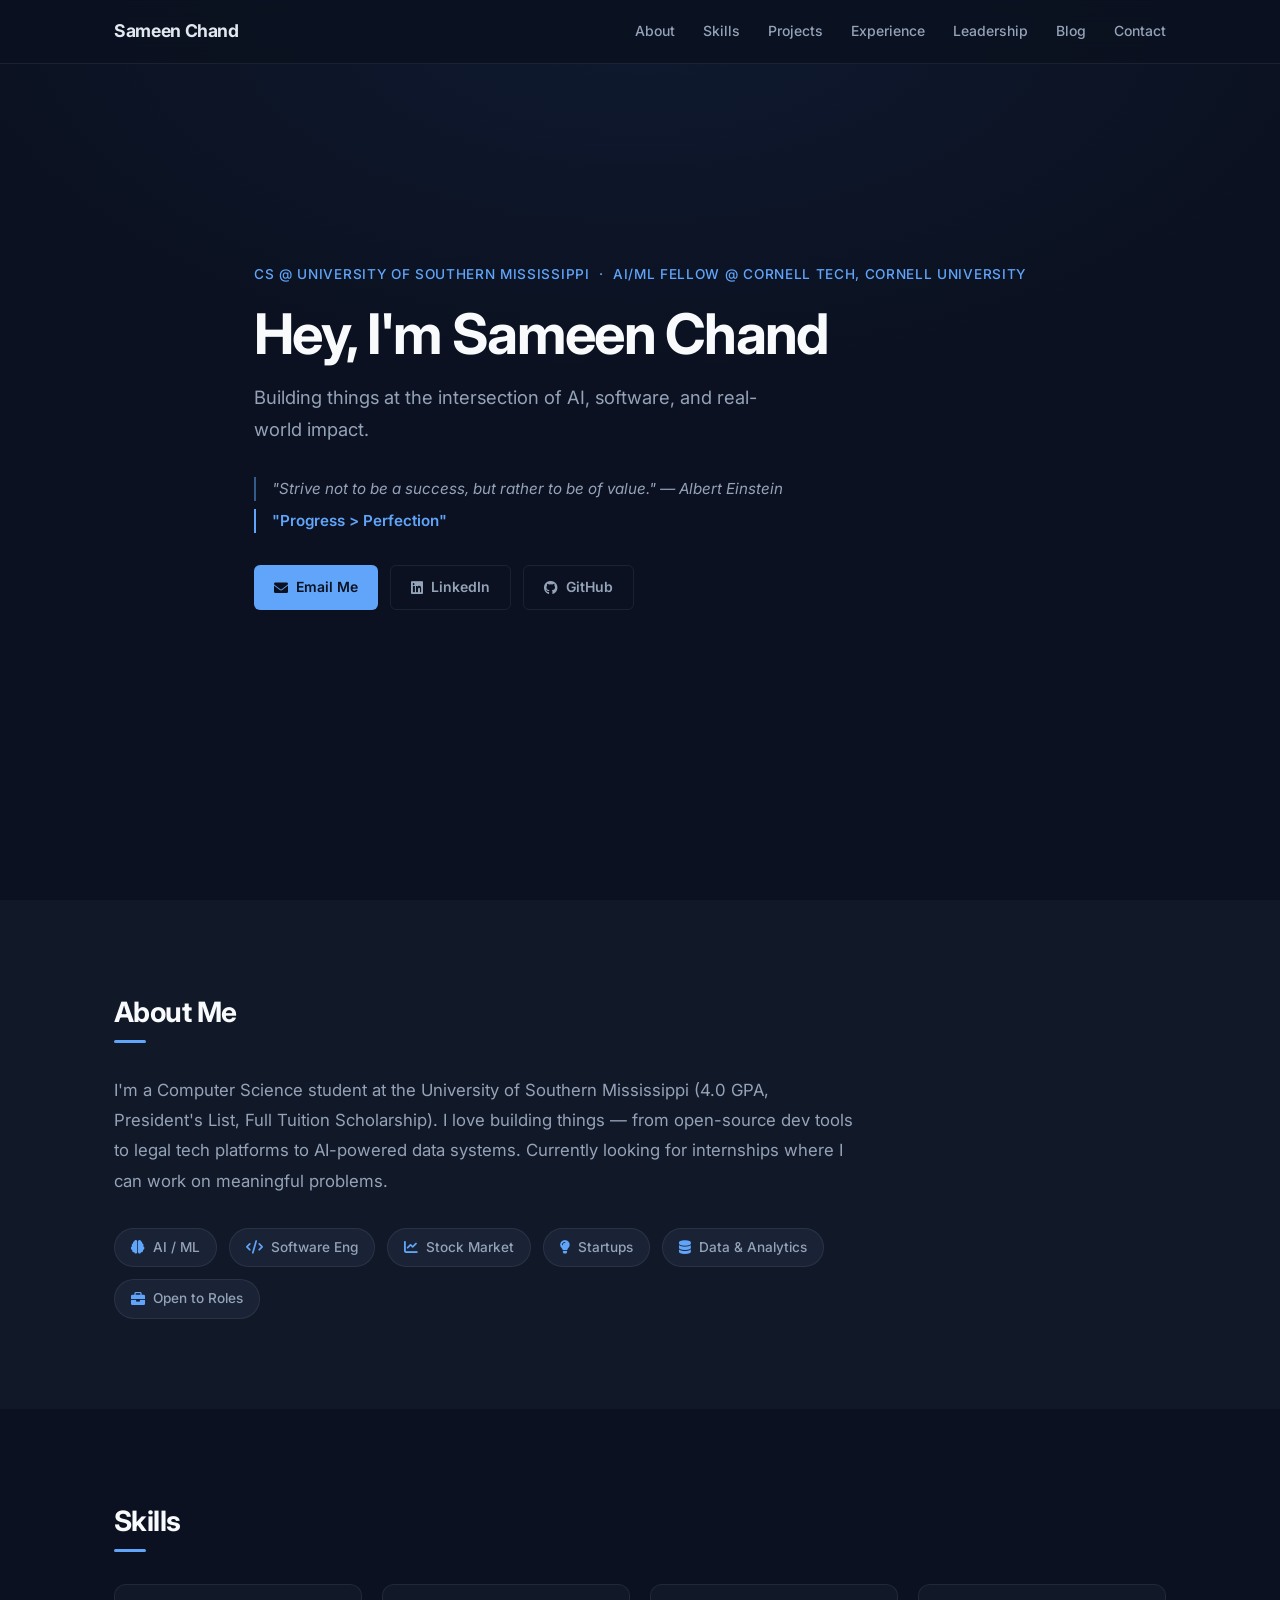
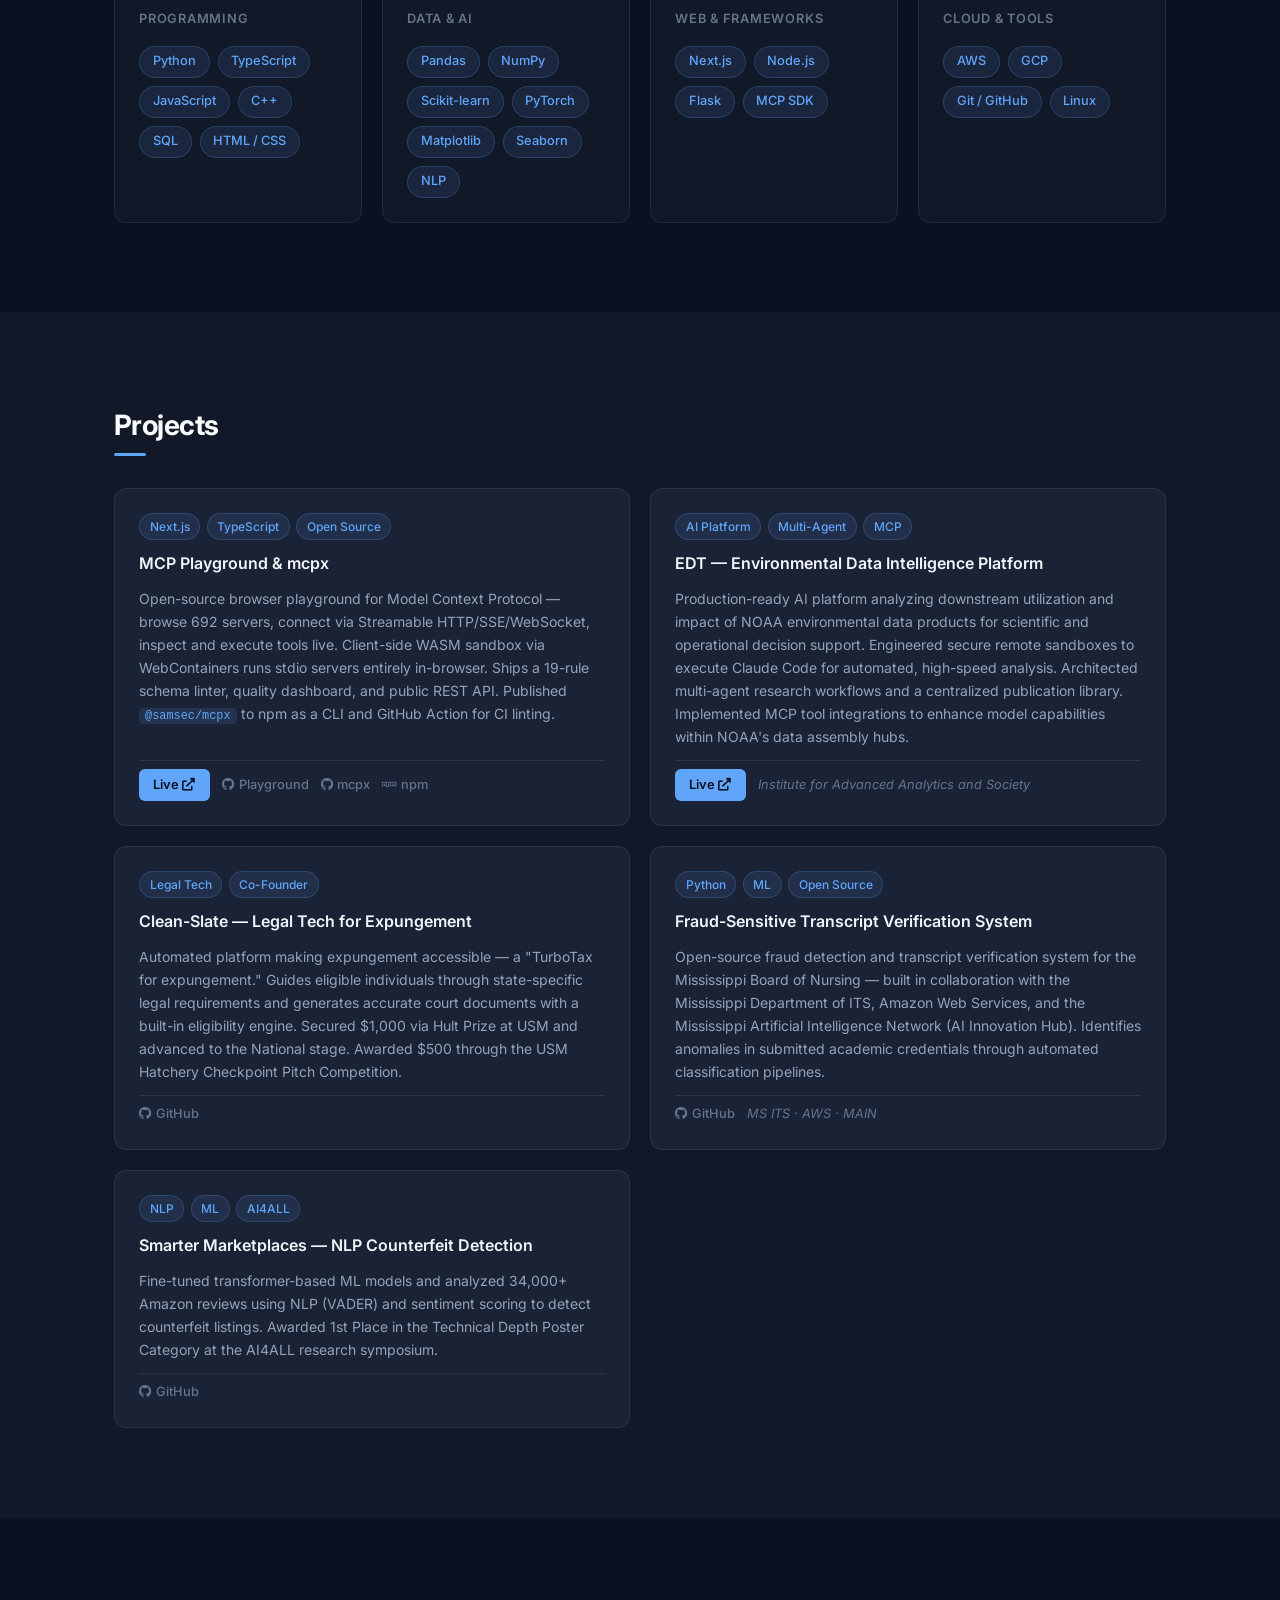
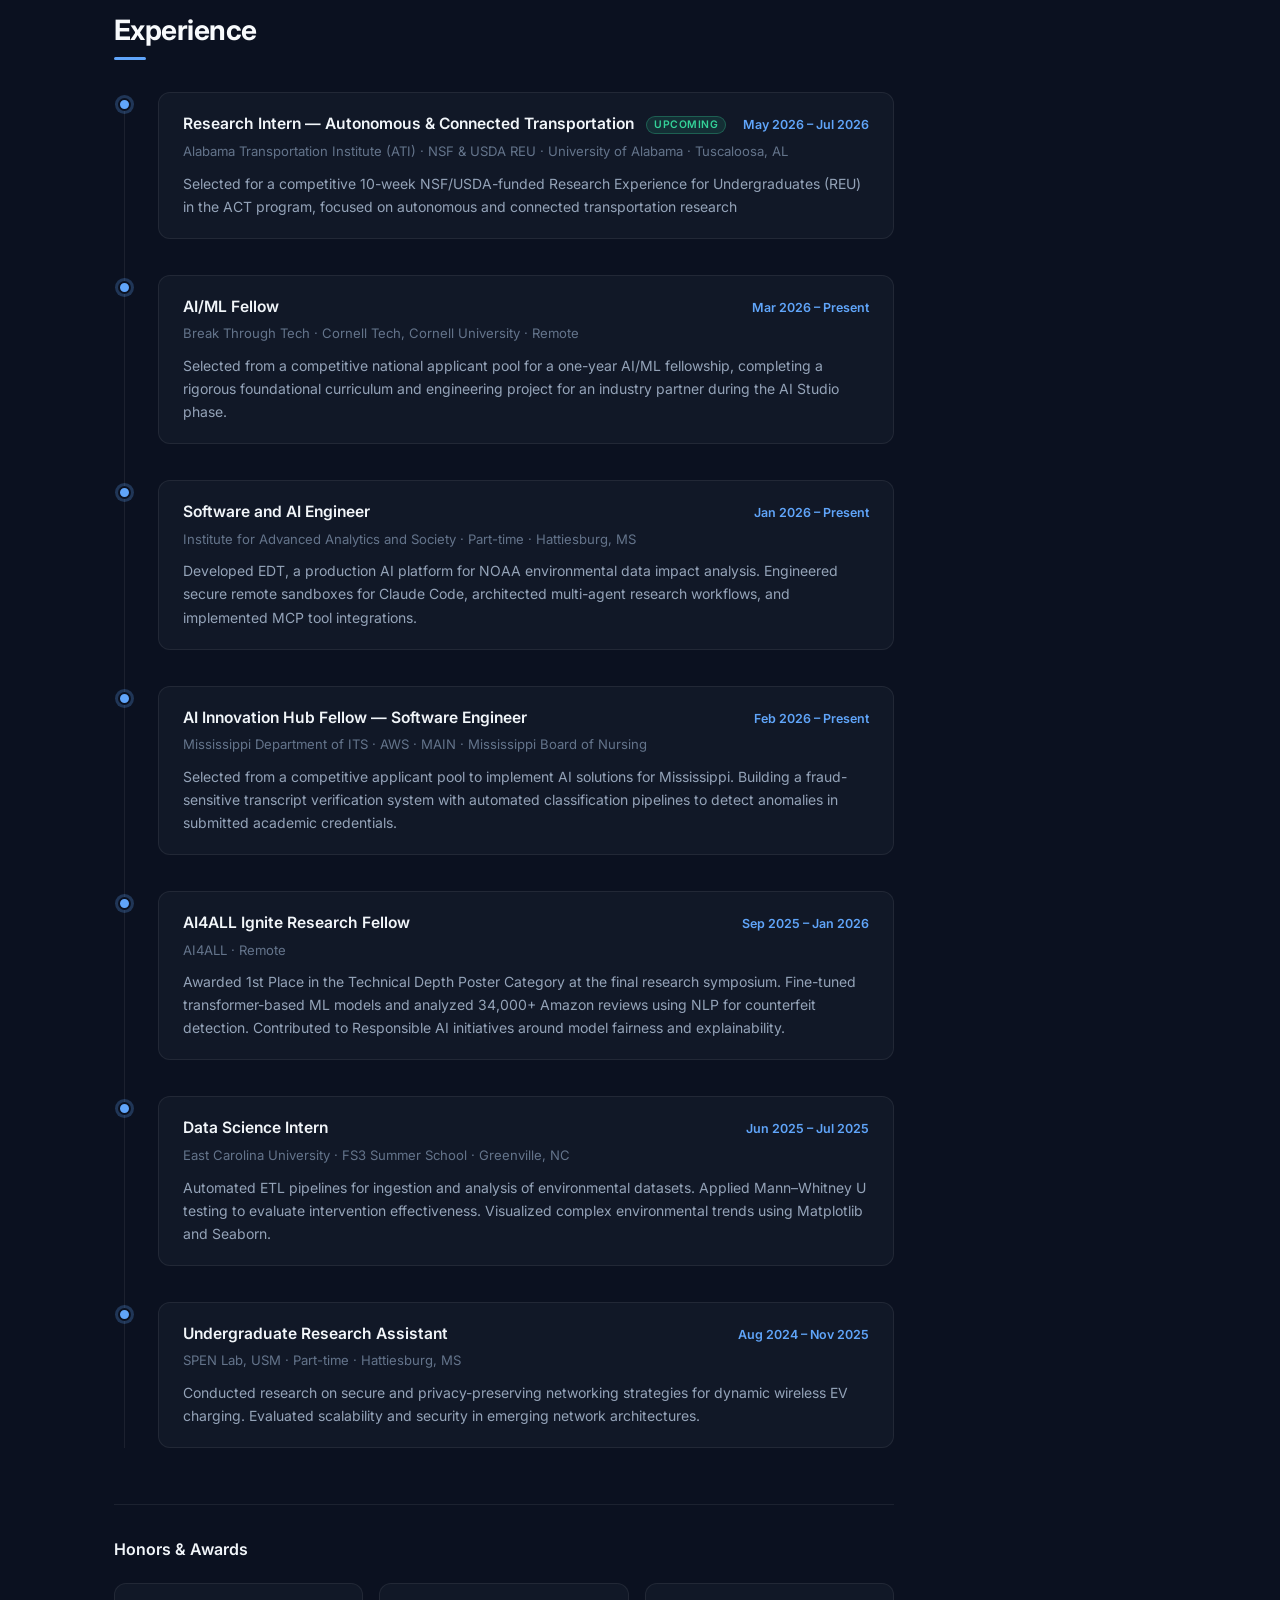
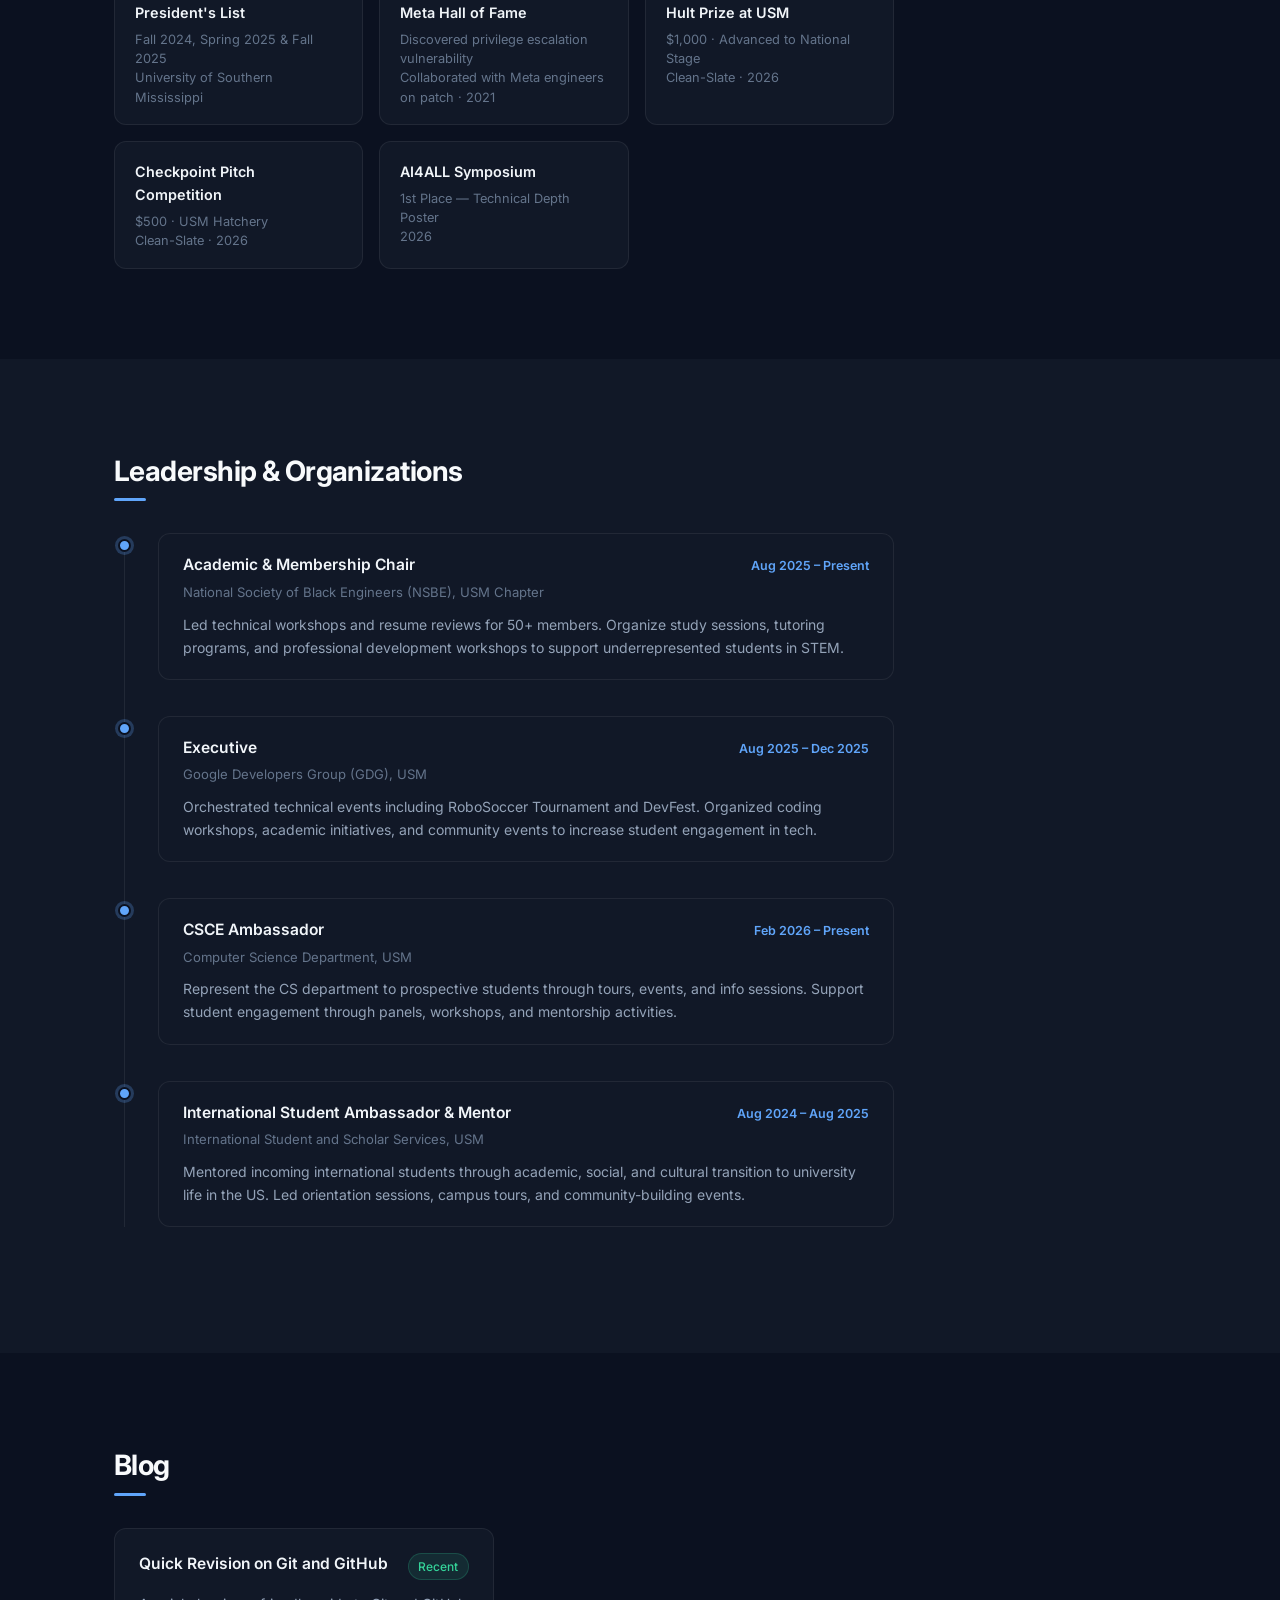
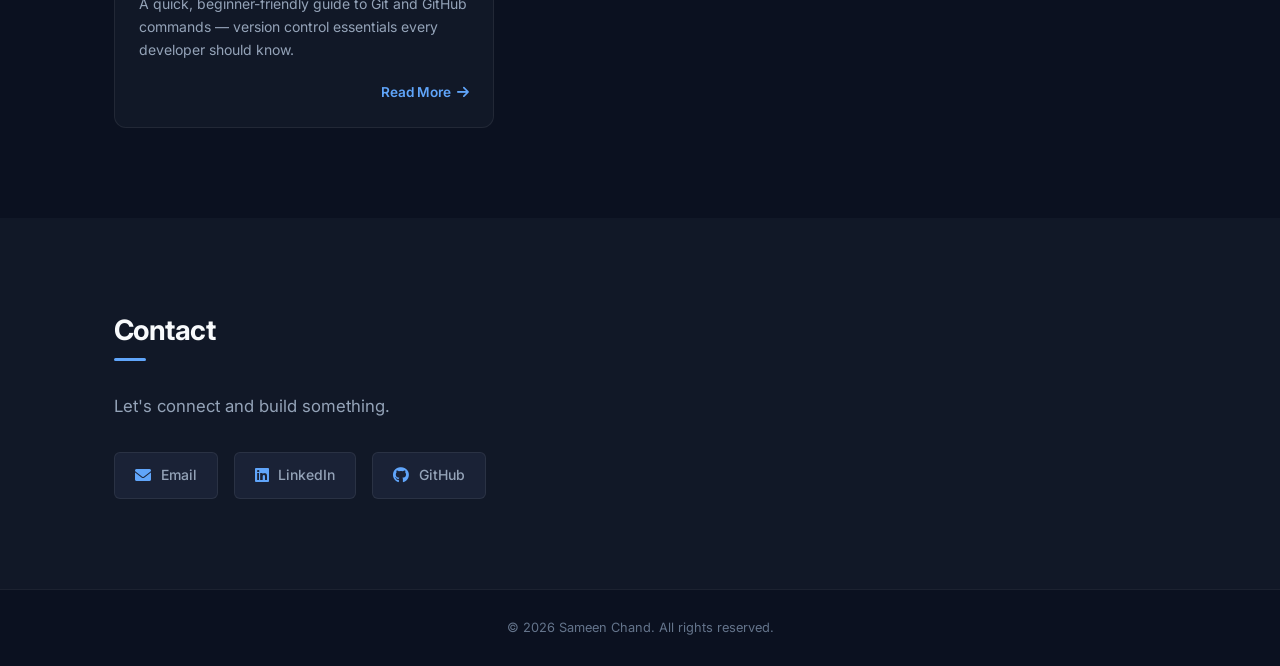
==== index.html @ e6a311a8 "Redesign portfolio with updated experience, projects, and styling" ====
<!DOCTYPE html>
<html lang="en">
<head>
    <meta charset="UTF-8">
    <meta name="viewport" content="width=device-width, initial-scale=1.0">
    <title>Sameen Chand — Portfolio</title>
    <link rel="stylesheet" href="styles.css">
    <link href="https://cdnjs.cloudflare.com/ajax/libs/font-awesome/6.0.0/css/all.min.css" rel="stylesheet">
    <link href="https://fonts.googleapis.com/css2?family=Inter:wght@300;400;500;600;700&display=swap" rel="stylesheet">
</head>
<body>

    <!-- Navigation -->
    <nav class="navbar">
        <div class="nav-container">
            <div class="nav-logo">
                <a href="#home">Sameen Chand</a>
            </div>
            <div class="nav-menu" id="nav-menu">
                <a href="#about"      class="nav-link">About</a>
                <a href="#skills"     class="nav-link">Skills</a>
                <a href="#projects"   class="nav-link">Projects</a>
                <a href="#experience" class="nav-link">Experience</a>
                <a href="#leadership" class="nav-link">Leadership</a>
                <a href="#blog"       class="nav-link">Blog</a>
                <a href="#contact"    class="nav-link">Contact</a>
            </div>
            <div class="hamburger" id="hamburger">
                <span class="bar"></span>
                <span class="bar"></span>
                <span class="bar"></span>
            </div>
        </div>
    </nav>

    <!-- Hero -->
    <section id="home" class="hero">
        <div class="hero-container">
            <div class="hero-content">
                <p class="hero-eyebrow">CS @ University of Southern Mississippi &nbsp;&middot;&nbsp; AI/ML Fellow @ Cornell Tech, Cornell University</p>
                <h1 class="hero-title">Hey, I'm Sameen Chand</h1>
                <p class="hero-subtitle">Building things at the intersection of AI, software, and real-world impact.</p>

                <div class="quotes">
                    <blockquote>"Strive not to be a success, but rather to be of value." — Albert Einstein</blockquote>
                    <blockquote class="personal-quote">"Progress &gt; Perfection"</blockquote>
                </div>

                <div class="hero-buttons">
                    <a href="mailto:sameen.chand@usm.edu" class="btn btn-primary">
                        <i class="fas fa-envelope"></i> Email Me
                    </a>
                    <a href="https://www.linkedin.com/in/sameenchand/" target="_blank" class="btn btn-ghost">
                        <i class="fab fa-linkedin"></i> LinkedIn
                    </a>
                    <a href="https://github.com/sameenchand" target="_blank" class="btn btn-ghost">
                        <i class="fab fa-github"></i> GitHub
                    </a>
                </div>
            </div>
        </div>
    </section>

    <!-- About -->
    <section id="about" class="about">
        <div class="container">
            <h2 class="section-title">About Me</h2>
            <div class="about-content">
                <p>I'm a Computer Science student at the University of Southern Mississippi (4.0 GPA, President's List, Full Tuition Scholarship). I love building things — from open-source dev tools to legal tech platforms to AI-powered data systems. Currently looking for internships where I can work on meaningful problems.</p>
                <div class="about-highlights">
                    <div class="highlight-item"><i class="fas fa-brain"></i><span>AI / ML</span></div>
                    <div class="highlight-item"><i class="fas fa-code"></i><span>Software Eng</span></div>
                    <div class="highlight-item"><i class="fas fa-chart-line"></i><span>Stock Market</span></div>
                    <div class="highlight-item"><i class="fas fa-lightbulb"></i><span>Startups</span></div>
                    <div class="highlight-item"><i class="fas fa-database"></i><span>Data &amp; Analytics</span></div>
                    <div class="highlight-item"><i class="fas fa-briefcase"></i><span>Open to Roles</span></div>
                </div>
            </div>
        </div>
    </section>

    <!-- Skills -->
    <section id="skills" class="skills">
        <div class="container">
            <h2 class="section-title">Skills</h2>
            <div class="skills-grid">
                <div class="skill-category">
                    <h3>Programming</h3>
                    <div class="skill-items">
                        <span class="skill-item">Python</span>
                        <span class="skill-item">TypeScript</span>
                        <span class="skill-item">JavaScript</span>
                        <span class="skill-item">C++</span>
                        <span class="skill-item">SQL</span>
                        <span class="skill-item">HTML / CSS</span>
                    </div>
                </div>
                <div class="skill-category">
                    <h3>Data &amp; AI</h3>
                    <div class="skill-items">
                        <span class="skill-item">Pandas</span>
                        <span class="skill-item">NumPy</span>
                        <span class="skill-item">Scikit-learn</span>
                        <span class="skill-item">PyTorch</span>
                        <span class="skill-item">Matplotlib</span>
                        <span class="skill-item">Seaborn</span>
                        <span class="skill-item">NLP</span>
                    </div>
                </div>
                <div class="skill-category">
                    <h3>Web &amp; Frameworks</h3>
                    <div class="skill-items">
                        <span class="skill-item">Next.js</span>
                        <span class="skill-item">Node.js</span>
                        <span class="skill-item">Flask</span>
                        <span class="skill-item">MCP SDK</span>
                    </div>
                </div>
                <div class="skill-category">
                    <h3>Cloud &amp; Tools</h3>
                    <div class="skill-items">
                        <span class="skill-item">AWS</span>
                        <span class="skill-item">GCP</span>
                        <span class="skill-item">Git / GitHub</span>
                        <span class="skill-item">Linux</span>
                    </div>
                </div>
            </div>
        </div>
    </section>

    <!-- Projects -->
    <section id="projects" class="projects">
        <div class="container">
            <h2 class="section-title">Projects</h2>
            <div class="projects-grid">

                <!-- MCP Playground -->
                <div class="project-card">
                    <div class="project-meta">
                        <div class="project-tags">
                            <span class="tag">Next.js</span>
                            <span class="tag">TypeScript</span>
                            <span class="tag">Open Source</span>
                        </div>
                    </div>
                    <h3 class="project-title">MCP Playground &amp; mcpx</h3>
                    <p class="project-description">Open-source browser playground for Model Context Protocol — browse 692 servers, connect via Streamable HTTP/SSE/WebSocket, inspect and execute tools live. Client-side WASM sandbox via WebContainers runs stdio servers entirely in-browser. Ships a 19-rule schema linter, quality dashboard, and public REST API. Published <code>@samsec/mcpx</code> to npm as a CLI and GitHub Action for CI linting.</p>
                    <div class="project-links">
                        <a href="https://www.mcpplayground.tech/" target="_blank" class="proj-link-primary">Live <i class="fas fa-external-link-alt"></i></a>
                        <a href="https://github.com/sameenchand/mcp-playground" target="_blank" class="proj-link"><i class="fab fa-github"></i> Playground</a>
                        <a href="https://github.com/sameenchand/mcpx" target="_blank" class="proj-link"><i class="fab fa-github"></i> mcpx</a>
                        <a href="https://www.npmjs.com/package/@samsec/mcpx" target="_blank" class="proj-link"><i class="fab fa-npm"></i> npm</a>
                    </div>
                </div>

                <!-- EDT -->
                <div class="project-card">
                    <div class="project-meta">
                        <div class="project-tags">
                            <span class="tag">AI Platform</span>
                            <span class="tag">Multi-Agent</span>
                            <span class="tag">MCP</span>
                        </div>
                    </div>
                    <h3 class="project-title">EDT — Environmental Data Intelligence Platform</h3>
                    <p class="project-description">Production-ready AI platform analyzing downstream utilization and impact of NOAA environmental data products for scientific and operational decision support. Engineered secure remote sandboxes to execute Claude Code for automated, high-speed analysis. Architected multi-agent research workflows and a centralized publication library. Implemented MCP tool integrations to enhance model capabilities within NOAA's data assembly hubs.</p>
                    <div class="project-links">
                        <a href="https://edtra.aquaview.org/" target="_blank" class="proj-link-primary">Live <i class="fas fa-external-link-alt"></i></a>
                        <span class="proj-org">Institute for Advanced Analytics and Society</span>
                    </div>
                </div>

                <!-- Clean-Slate -->
                <div class="project-card">
                    <div class="project-meta">
                        <div class="project-tags">
                            <span class="tag">Legal Tech</span>
                            <span class="tag">Co-Founder</span>
                        </div>
                    </div>
                    <h3 class="project-title">Clean-Slate — Legal Tech for Expungement</h3>
                    <p class="project-description">Automated platform making expungement accessible — a "TurboTax for expungement." Guides eligible individuals through state-specific legal requirements and generates accurate court documents with a built-in eligibility engine. Secured $1,000 via Hult Prize at USM and advanced to the National stage. Awarded $500 through the USM Hatchery Checkpoint Pitch Competition.</p>
                    <div class="project-links">
                        <a href="https://github.com/sameenchand" target="_blank" class="proj-link"><i class="fab fa-github"></i> GitHub</a>
                    </div>
                </div>

                <!-- MSBON -->
                <div class="project-card">
                    <div class="project-meta">
                        <div class="project-tags">
                            <span class="tag">Python</span>
                            <span class="tag">ML</span>
                            <span class="tag">Open Source</span>
                        </div>
                    </div>
                    <h3 class="project-title">Fraud-Sensitive Transcript Verification System</h3>
                    <p class="project-description">Open-source fraud detection and transcript verification system for the Mississippi Board of Nursing — built in collaboration with the Mississippi Department of ITS, Amazon Web Services, and the Mississippi Artificial Intelligence Network (AI Innovation Hub). Identifies anomalies in submitted academic credentials through automated classification pipelines.</p>
                    <div class="project-links">
                        <a href="https://github.com/sameenchand/MSBON" target="_blank" class="proj-link"><i class="fab fa-github"></i> GitHub</a>
                        <span class="proj-org">MS ITS · AWS · MAIN</span>
                    </div>
                </div>

                <!-- NLP Counterfeit Detection -->
                <div class="project-card">
                    <div class="project-meta">
                        <div class="project-tags">
                            <span class="tag">NLP</span>
                            <span class="tag">ML</span>
                            <span class="tag">AI4ALL</span>
                        </div>
                    </div>
                    <h3 class="project-title">Smarter Marketplaces — NLP Counterfeit Detection</h3>
                    <p class="project-description">Fine-tuned transformer-based ML models and analyzed 34,000+ Amazon reviews using NLP (VADER) and sentiment scoring to detect counterfeit listings. Awarded 1st Place in the Technical Depth Poster Category at the AI4ALL research symposium.</p>
                    <div class="project-links">
                        <a href="https://github.com/sameenchand" target="_blank" class="proj-link"><i class="fab fa-github"></i> GitHub</a>
                    </div>
                </div>

            </div>
        </div>
    </section>

    <!-- Experience -->
    <section id="experience" class="experience">
        <div class="container">
            <h2 class="section-title">Experience</h2>
            <div class="timeline">

                <div class="timeline-item">
                    <div class="timeline-marker"></div>
                    <div class="timeline-content">
                        <div class="timeline-header">
                            <h3>Research Intern — Autonomous &amp; Connected Transportation <span class="badge-upcoming">Upcoming</span></h3>
                            <span class="timeline-duration">May 2026 – Jul 2026</span>
                        </div>
                        <p class="timeline-org">Alabama Transportation Institute (ATI) · NSF &amp; USDA REU · University of Alabama · Tuscaloosa, AL</p>
                        <p>Selected for a competitive 10-week NSF/USDA-funded Research Experience for Undergraduates (REU) in the ACT program, focused on autonomous and connected transportation research</p>
                    </div>
                </div>

                <div class="timeline-item">
                    <div class="timeline-marker"></div>
                    <div class="timeline-content">
                        <div class="timeline-header">
                            <h3>AI/ML Fellow</h3>
                            <span class="timeline-duration">Mar 2026 – Present</span>
                        </div>
                        <p class="timeline-org">Break Through Tech · Cornell Tech, Cornell University · Remote</p>
                        <p>Selected from a competitive national applicant pool for a one-year AI/ML fellowship, completing a rigorous foundational curriculum and engineering project for an industry partner during the AI Studio phase.</p>
                    </div>
                </div>



                <div class="timeline-item">
                    <div class="timeline-marker"></div>
                    <div class="timeline-content">
                        <div class="timeline-header">
                            <h3>Software and AI Engineer</h3>
                            <span class="timeline-duration">Jan 2026 – Present</span>
                        </div>
                        <p class="timeline-org">Institute for Advanced Analytics and Society · Part-time · Hattiesburg, MS</p>
                        <p>Developed EDT, a production AI platform for NOAA environmental data impact analysis. Engineered secure remote sandboxes for Claude Code, architected multi-agent research workflows, and implemented MCP tool integrations.</p>
                    </div>
                </div>

                <div class="timeline-item">
                    <div class="timeline-marker"></div>
                    <div class="timeline-content">
                        <div class="timeline-header">
                            <h3>AI Innovation Hub Fellow — Software Engineer</h3>
                            <span class="timeline-duration">Feb 2026 – Present</span>
                        </div>
                        <p class="timeline-org">Mississippi Department of ITS · AWS · MAIN · Mississippi Board of Nursing</p>
                        <p>Selected from a competitive applicant pool to implement AI solutions for Mississippi. Building a fraud-sensitive transcript verification system with automated classification pipelines to detect anomalies in submitted academic credentials.</p>
                    </div>
                </div>

                <div class="timeline-item">
                    <div class="timeline-marker"></div>
                    <div class="timeline-content">
                        <div class="timeline-header">
                            <h3>AI4ALL Ignite Research Fellow</h3>
                            <span class="timeline-duration">Sep 2025 – Jan 2026</span>
                        </div>
                        <p class="timeline-org">AI4ALL · Remote</p>
                        <p>Awarded 1st Place in the Technical Depth Poster Category at the final research symposium. Fine-tuned transformer-based ML models and analyzed 34,000+ Amazon reviews using NLP for counterfeit detection. Contributed to Responsible AI initiatives around model fairness and explainability.</p>
                    </div>
                </div>

                <div class="timeline-item">
                    <div class="timeline-marker"></div>
                    <div class="timeline-content">
                        <div class="timeline-header">
                            <h3>Data Science Intern</h3>
                            <span class="timeline-duration">Jun 2025 – Jul 2025</span>
                        </div>
                        <p class="timeline-org">East Carolina University · FS3 Summer School · Greenville, NC</p>
                        <p>Automated ETL pipelines for ingestion and analysis of environmental datasets. Applied Mann–Whitney U testing to evaluate intervention effectiveness. Visualized complex environmental trends using Matplotlib and Seaborn.</p>
                    </div>
                </div>

                <div class="timeline-item">
                    <div class="timeline-marker"></div>
                    <div class="timeline-content">
                        <div class="timeline-header">
                            <h3>Undergraduate Research Assistant</h3>
                            <span class="timeline-duration">Aug 2024 – Nov 2025</span>
                        </div>
                        <p class="timeline-org">SPEN Lab, USM · Part-time · Hattiesburg, MS</p>
                        <p>Conducted research on secure and privacy-preserving networking strategies for dynamic wireless EV charging. Evaluated scalability and security in emerging network architectures.</p>
                    </div>
                </div>

            </div>

            <div class="awards-section">
                <h3 class="awards-title">Honors &amp; Awards</h3>
                <div class="awards-grid">
                    <div class="award-item">
                        <h4>President's List</h4>
                        <p>Fall 2024, Spring 2025 &amp; Fall 2025</p>
                        <p>University of Southern Mississippi</p>
                    </div>
                    <div class="award-item">
                        <h4>Meta Hall of Fame</h4>
                        <p>Discovered privilege escalation vulnerability</p>
                        <p>Collaborated with Meta engineers on patch · 2021</p>
                    </div>
                    <div class="award-item">
                        <h4>Hult Prize at USM</h4>
                        <p>$1,000 · Advanced to National Stage</p>
                        <p>Clean-Slate · 2026</p>
                    </div>
                    <div class="award-item">
                        <h4>Checkpoint Pitch Competition</h4>
                        <p>$500 · USM Hatchery</p>
                        <p>Clean-Slate · 2026</p>
                    </div>
                    <div class="award-item">
                        <h4>AI4ALL Symposium</h4>
                        <p>1st Place — Technical Depth Poster</p>
                        <p>2026</p>
                    </div>
                </div>
            </div>
        </div>
    </section>

    <!-- Leadership & Organizations -->
    <section id="leadership" class="leadership">
        <div class="container">
            <h2 class="section-title">Leadership &amp; Organizations</h2>
            <div class="timeline">

                <div class="timeline-item">
                    <div class="timeline-marker"></div>
                    <div class="timeline-content">
                        <div class="timeline-header">
                            <h3>Academic &amp; Membership Chair</h3>
                            <span class="timeline-duration">Aug 2025 – Present</span>
                        </div>
                        <p class="timeline-org">National Society of Black Engineers (NSBE), USM Chapter</p>
                        <p>Led technical workshops and resume reviews for 50+ members. Organize study sessions, tutoring programs, and professional development workshops to support underrepresented students in STEM.</p>
                    </div>
                </div>

                <div class="timeline-item">
                    <div class="timeline-marker"></div>
                    <div class="timeline-content">
                        <div class="timeline-header">
                            <h3>Executive</h3>
                            <span class="timeline-duration">Aug 2025 – Dec 2025</span>
                        </div>
                        <p class="timeline-org">Google Developers Group (GDG), USM</p>
                        <p>Orchestrated technical events including RoboSoccer Tournament and DevFest. Organized coding workshops, academic initiatives, and community events to increase student engagement in tech.</p>
                    </div>
                </div>

                <div class="timeline-item">
                    <div class="timeline-marker"></div>
                    <div class="timeline-content">
                        <div class="timeline-header">
                            <h3>CSCE Ambassador</h3>
                            <span class="timeline-duration">Feb 2026 – Present</span>
                        </div>
                        <p class="timeline-org">Computer Science Department, USM</p>
                        <p>Represent the CS department to prospective students through tours, events, and info sessions. Support student engagement through panels, workshops, and mentorship activities.</p>
                    </div>
                </div>

                <div class="timeline-item">
                    <div class="timeline-marker"></div>
                    <div class="timeline-content">
                        <div class="timeline-header">
                            <h3>International Student Ambassador &amp; Mentor</h3>
                            <span class="timeline-duration">Aug 2024 – Aug 2025</span>
                        </div>
                        <p class="timeline-org">International Student and Scholar Services, USM</p>
                        <p>Mentored incoming international students through academic, social, and cultural transition to university life in the US. Led orientation sessions, campus tours, and community-building events.</p>
                    </div>
                </div>

            </div>
        </div>
    </section>

    <!-- Blog -->
    <section id="blog" class="blog">
        <div class="container">
            <h2 class="section-title">Blog</h2>
            <div class="blog-grid">
                <div class="blog-card">
                    <div class="blog-header">
                        <h3>Quick Revision on Git and GitHub</h3>
                        <span class="blog-date">Recent</span>
                    </div>
                    <p class="blog-summary">A quick, beginner-friendly guide to Git and GitHub commands — version control essentials every developer should know.</p>
                    <div class="blog-actions">
                        <a href="blog-git-github.html" class="read-more">Read More <i class="fas fa-arrow-right"></i></a>
                    </div>
                </div>
            </div>
        </div>
    </section>

    <!-- Contact -->
    <section id="contact" class="contact">
        <div class="container">
            <h2 class="section-title">Contact</h2>
            <div class="contact-content">
                <p class="contact-intro">Let's connect and build something.</p>
                <div class="contact-links">
                    <a href="mailto:sameen.chand@usm.edu" class="contact-link">
                        <i class="fas fa-envelope"></i>
                        <span>Email</span>
                    </a>
                    <a href="https://www.linkedin.com/in/sameenchand/" target="_blank" class="contact-link">
                        <i class="fab fa-linkedin"></i>
                        <span>LinkedIn</span>
                    </a>
                    <a href="https://github.com/sameenchand" target="_blank" class="contact-link">
                        <i class="fab fa-github"></i>
                        <span>GitHub</span>
                    </a>
                </div>
            </div>
        </div>
    </section>

    <!-- Footer -->
    <footer class="footer">
        <div class="container">
            <p>&copy; 2026 Sameen Chand. All rights reserved.</p>
        </div>
    </footer>

    <script src="script.js" defer></script>
</body>
</html>
---- styles.css ----
/* =============================================
   BASE
   ============================================= */
*, *::before, *::after {
    margin: 0;
    padding: 0;
    box-sizing: border-box;
}

:root {
    --bg:        #0b1120;
    --bg-card:   #111827;
    --bg-raised: #1a2236;
    --border:    rgba(255, 255, 255, 0.07);
    --border-hover: rgba(96, 165, 250, 0.5);
    --accent:    #60a5fa;
    --accent-dim:#3b82f6;
    --text:      #e2e8f0;
    --text-muted:#94a3b8;
    --text-dim:  #64748b;
    --green:     #34d399;
    --radius:    12px;
    --radius-sm: 6px;
    --nav-h:     64px;
}

html { scroll-behavior: smooth; }

body {
    font-family: 'Inter', sans-serif;
    background: var(--bg);
    color: var(--text);
    line-height: 1.6;
    font-size: 15px;
}

.container {
    max-width: 1100px;
    margin: 0 auto;
    padding: 0 24px;
}

a { text-decoration: none; }

code {
    font-family: 'SFMono-Regular', Consolas, monospace;
    background: rgba(96, 165, 250, 0.12);
    color: var(--accent);
    padding: 1px 6px;
    border-radius: 4px;
    font-size: 0.85em;
}

/* =============================================
   NAVIGATION
   ============================================= */
.navbar {
    position: fixed;
    top: 0;
    width: 100%;
    height: var(--nav-h);
    background: rgba(11, 17, 32, 0.9);
    backdrop-filter: blur(12px);
    -webkit-backdrop-filter: blur(12px);
    border-bottom: 1px solid var(--border);
    z-index: 1000;
    transition: background 0.3s, box-shadow 0.3s;
}

.nav-container {
    max-width: 1100px;
    margin: 0 auto;
    padding: 0 24px;
    height: 100%;
    display: flex;
    align-items: center;
    justify-content: space-between;
}

.nav-logo a {
    font-size: 1.1rem;
    font-weight: 700;
    color: var(--text);
    letter-spacing: -0.02em;
    transition: color 0.2s;
}

.nav-logo a:hover { color: var(--accent); }

.nav-menu {
    display: flex;
    align-items: center;
    gap: 1.75rem;
}

.nav-link {
    color: var(--text-muted);
    font-size: 0.875rem;
    font-weight: 500;
    transition: color 0.2s;
    position: relative;
}

.nav-link::after {
    content: '';
    position: absolute;
    bottom: -4px;
    left: 0;
    width: 0;
    height: 2px;
    background: var(--accent);
    border-radius: 1px;
    transition: width 0.2s;
}

.nav-link:hover { color: var(--text); }
.nav-link:hover::after { width: 100%; }

/* Hamburger */
.hamburger {
    display: none;
    flex-direction: column;
    gap: 5px;
    cursor: pointer;
    padding: 4px;
}

.bar {
    width: 22px;
    height: 2px;
    background: var(--text-muted);
    border-radius: 2px;
    transition: all 0.3s;
}

.hamburger.active .bar:nth-child(1) { transform: translateY(7px) rotate(45deg); }
.hamburger.active .bar:nth-child(2) { opacity: 0; }
.hamburger.active .bar:nth-child(3) { transform: translateY(-7px) rotate(-45deg); }

/* =============================================
   HERO
   ============================================= */
.hero {
    min-height: 100vh;
    display: flex;
    align-items: center;
    padding-top: var(--nav-h);
    background: radial-gradient(ellipse 80% 60% at 50% 0%, rgba(59, 130, 246, 0.08) 0%, transparent 70%),
                var(--bg);
}

.hero-container {
    max-width: 1100px;
    margin: 0 auto;
    padding: 60px 24px;
}

.hero-eyebrow {
    font-size: 0.85rem;
    font-weight: 500;
    color: var(--accent);
    letter-spacing: 0.05em;
    text-transform: uppercase;
    margin-bottom: 1rem;
}

.hero-title {
    font-size: clamp(2.2rem, 5vw, 3.5rem);
    font-weight: 700;
    letter-spacing: -0.03em;
    line-height: 1.15;
    margin-bottom: 1rem;
    color: #f8fafc;
}

.hero-subtitle {
    font-size: 1.15rem;
    color: var(--text-muted);
    max-width: 520px;
    line-height: 1.7;
    margin-bottom: 2rem;
}

.quotes {
    margin: 1.75rem 0;
    display: flex;
    flex-direction: column;
    gap: 0.5rem;
}

.quotes blockquote {
    font-style: italic;
    font-size: 0.95rem;
    color: var(--text-muted);
    padding-left: 1rem;
    border-left: 2px solid var(--border-hover);
}

.quotes .personal-quote {
    font-style: normal;
    font-weight: 600;
    color: var(--accent);
    border-left-color: var(--accent);
}

.hero-buttons {
    display: flex;
    gap: 0.75rem;
    flex-wrap: wrap;
    margin-top: 2rem;
}

/* =============================================
   BUTTONS
   ============================================= */
.btn {
    display: inline-flex;
    align-items: center;
    gap: 0.5rem;
    padding: 10px 20px;
    border-radius: var(--radius-sm);
    font-size: 0.875rem;
    font-weight: 600;
    transition: all 0.2s;
    cursor: pointer;
    border: none;
    white-space: nowrap;
}

.btn-primary {
    background: var(--accent);
    color: #0b1120;
}

.btn-primary:hover {
    background: #7ec8ff;
    transform: translateY(-1px);
    box-shadow: 0 4px 16px rgba(96, 165, 250, 0.35);
}

.btn-ghost {
    background: transparent;
    color: var(--text-muted);
    border: 1px solid var(--border);
}

.btn-ghost:hover {
    background: var(--bg-raised);
    color: var(--text);
    border-color: rgba(255,255,255,0.15);
}

/* =============================================
   SECTIONS (shared)
   ============================================= */
section {
    padding: 90px 0;
}

.about     { background: var(--bg-card); }
.skills    { background: var(--bg); }
.projects  { background: var(--bg-card); }
.experience{ background: var(--bg); }
.leadership{ background: var(--bg-card); }
.blog      { background: var(--bg); }
.contact   { background: var(--bg-card); }

.section-title {
    font-size: 1.75rem;
    font-weight: 700;
    letter-spacing: -0.02em;
    color: #f8fafc;
    margin-bottom: 2.5rem;
    position: relative;
    display: inline-block;
}

.section-title::after {
    content: '';
    position: absolute;
    left: 0;
    bottom: -8px;
    width: 32px;
    height: 3px;
    background: var(--accent);
    border-radius: 2px;
}

/* =============================================
   ABOUT
   ============================================= */
.about-content {
    max-width: 740px;
}

.about-content > p {
    font-size: 1.05rem;
    color: var(--text-muted);
    line-height: 1.8;
    margin-bottom: 2rem;
}

.about-highlights {
    display: flex;
    flex-wrap: wrap;
    gap: 0.75rem;
}

.highlight-item {
    display: flex;
    align-items: center;
    gap: 0.5rem;
    padding: 0.5rem 1rem;
    background: var(--bg-raised);
    border: 1px solid var(--border);
    border-radius: 999px;
    font-size: 0.85rem;
    font-weight: 500;
    color: var(--text-muted);
    transition: all 0.2s;
}

.highlight-item i {
    color: var(--accent);
    font-size: 0.85rem;
}

.highlight-item:hover {
    border-color: var(--border-hover);
    color: var(--text);
}

/* =============================================
   SKILLS
   ============================================= */
.skills-grid {
    display: grid;
    grid-template-columns: repeat(auto-fill, minmax(220px, 1fr));
    gap: 1.25rem;
}

.skill-category {
    background: var(--bg-card);
    border: 1px solid var(--border);
    border-radius: var(--radius);
    padding: 1.5rem;
    transition: border-color 0.2s;
}

.skill-category:hover {
    border-color: var(--border-hover);
}

.skill-category h3 {
    font-size: 0.8rem;
    font-weight: 600;
    text-transform: uppercase;
    letter-spacing: 0.06em;
    color: var(--text-dim);
    margin-bottom: 1rem;
}

.skill-items {
    display: flex;
    flex-wrap: wrap;
    gap: 0.5rem;
}

.skill-item {
    background: rgba(96, 165, 250, 0.1);
    color: var(--accent);
    border: 1px solid rgba(96, 165, 250, 0.2);
    padding: 0.3rem 0.8rem;
    border-radius: 999px;
    font-size: 0.8rem;
    font-weight: 500;
    transition: all 0.2s;
}

.skill-item:hover {
    background: rgba(96, 165, 250, 0.2);
    border-color: var(--accent);
}

/* =============================================
   PROJECTS
   ============================================= */
.projects-grid {
    display: grid;
    grid-template-columns: repeat(2, 1fr);
    gap: 1.25rem;
}

.project-card {
    background: var(--bg-raised);
    border: 1px solid var(--border);
    border-radius: var(--radius);
    padding: 1.5rem;
    display: flex;
    flex-direction: column;
    gap: 0.75rem;
    transition: border-color 0.2s, box-shadow 0.2s, transform 0.2s;
}

.project-card:hover {
    border-color: var(--border-hover);
    box-shadow: 0 8px 32px rgba(0, 0, 0, 0.3);
    transform: translateY(-3px);
}

.project-meta {
    display: flex;
    align-items: center;
    gap: 0.5rem;
}

.project-tags {
    display: flex;
    flex-wrap: wrap;
    gap: 0.4rem;
}

.tag {
    background: rgba(96, 165, 250, 0.1);
    color: var(--accent);
    border: 1px solid rgba(96, 165, 250, 0.2);
    padding: 0.2rem 0.6rem;
    border-radius: 999px;
    font-size: 0.75rem;
    font-weight: 500;
}

.project-title {
    font-size: 1rem;
    font-weight: 600;
    color: #f1f5f9;
    line-height: 1.4;
}

.project-description {
    font-size: 0.875rem;
    color: var(--text-muted);
    line-height: 1.65;
    flex: 1;
}

.project-links {
    display: flex;
    align-items: center;
    flex-wrap: wrap;
    gap: 0.75rem;
    padding-top: 0.5rem;
    border-top: 1px solid var(--border);
    margin-top: auto;
}

.proj-link-primary {
    background: var(--accent);
    color: #0b1120;
    padding: 0.35rem 0.9rem;
    border-radius: var(--radius-sm);
    font-size: 0.8rem;
    font-weight: 600;
    transition: background 0.2s, transform 0.2s;
}

.proj-link-primary:hover {
    background: #7ec8ff;
    transform: translateY(-1px);
}

.proj-link {
    display: inline-flex;
    align-items: center;
    gap: 0.3rem;
    color: var(--text-dim);
    font-size: 0.8rem;
    font-weight: 500;
    transition: color 0.2s;
}

.proj-link:hover { color: var(--accent); }

.proj-org {
    font-size: 0.8rem;
    color: var(--text-dim);
    font-style: italic;
}

/* =============================================
   TIMELINE (Experience & Leadership)
   ============================================= */
.timeline {
    max-width: 780px;
    position: relative;
}

.timeline::before {
    content: '';
    position: absolute;
    left: 10px;
    top: 6px;
    bottom: 0;
    width: 1px;
    background: var(--border);
}

.timeline-item {
    position: relative;
    padding-left: 44px;
    margin-bottom: 2.25rem;
}

.timeline-marker {
    position: absolute;
    left: 4px;
    top: 6px;
    width: 13px;
    height: 13px;
    background: var(--accent);
    border-radius: 50%;
    border: 2px solid var(--bg);
    box-shadow: 0 0 0 3px rgba(96, 165, 250, 0.25);
}

.timeline-content {
    background: var(--bg-card);
    border: 1px solid var(--border);
    border-radius: var(--radius);
    padding: 1.25rem 1.5rem;
    transition: border-color 0.2s;
}

.timeline-content:hover {
    border-color: var(--border-hover);
}

.timeline-header {
    display: flex;
    align-items: flex-start;
    justify-content: space-between;
    gap: 1rem;
    margin-bottom: 0.35rem;
    flex-wrap: wrap;
}

.timeline-header h3 {
    font-size: 0.975rem;
    font-weight: 600;
    color: #f1f5f9;
    line-height: 1.4;
}

.timeline-duration {
    font-size: 0.78rem;
    font-weight: 600;
    color: var(--accent);
    white-space: nowrap;
    flex-shrink: 0;
    margin-top: 2px;
}

.badge-upcoming {
    display: inline-block;
    font-size: 0.65rem;
    font-weight: 600;
    text-transform: uppercase;
    letter-spacing: 0.05em;
    color: var(--green);
    background: rgba(52, 211, 153, 0.12);
    border: 1px solid rgba(52, 211, 153, 0.3);
    padding: 1px 7px;
    border-radius: 999px;
    margin-left: 8px;
    vertical-align: middle;
}

.timeline-org {
    font-size: 0.82rem;
    color: var(--text-dim);
    margin-bottom: 0.6rem;
}

.timeline-content p:not(.timeline-org):not(.timeline-duration) {
    font-size: 0.875rem;
    color: var(--text-muted);
    line-height: 1.65;
}

/* Awards */
.awards-section {
    margin-top: 3.5rem;
    padding-top: 2rem;
    border-top: 1px solid var(--border);
    max-width: 780px;
}

.awards-title {
    font-size: 1rem;
    font-weight: 600;
    color: #f1f5f9;
    margin-bottom: 1.25rem;
}

.awards-grid {
    display: grid;
    grid-template-columns: repeat(auto-fill, minmax(200px, 1fr));
    gap: 1rem;
}

.award-item {
    background: var(--bg-card);
    border: 1px solid var(--border);
    border-radius: var(--radius);
    padding: 1.1rem 1.25rem;
    transition: border-color 0.2s;
}

.award-item:hover { border-color: var(--border-hover); }

.award-item h4 {
    font-size: 0.9rem;
    font-weight: 600;
    color: #f1f5f9;
    margin-bottom: 0.35rem;
}

.award-item p {
    font-size: 0.8rem;
    color: var(--text-dim);
    line-height: 1.5;
}

/* =============================================
   BLOG
   ============================================= */
.blog-grid {
    display: grid;
    grid-template-columns: repeat(auto-fill, minmax(300px, 1fr));
    gap: 1.25rem;
    max-width: 780px;
}

.blog-card {
    background: var(--bg-card);
    border: 1px solid var(--border);
    border-radius: var(--radius);
    padding: 1.5rem;
    transition: border-color 0.2s, transform 0.2s;
}

.blog-card:hover {
    border-color: var(--border-hover);
    transform: translateY(-2px);
}

.blog-header {
    display: flex;
    align-items: flex-start;
    justify-content: space-between;
    gap: 1rem;
    margin-bottom: 0.75rem;
}

.blog-header h3 {
    font-size: 0.975rem;
    font-weight: 600;
    color: #f1f5f9;
    line-height: 1.4;
}

.blog-date {
    font-size: 0.75rem;
    font-weight: 500;
    color: var(--green);
    background: rgba(52, 211, 153, 0.1);
    border: 1px solid rgba(52, 211, 153, 0.2);
    padding: 0.2rem 0.6rem;
    border-radius: 999px;
    white-space: nowrap;
}

.blog-summary {
    font-size: 0.875rem;
    color: var(--text-muted);
    line-height: 1.65;
    margin-bottom: 1.25rem;
}

.blog-actions { display: flex; justify-content: flex-end; }

.read-more {
    display: inline-flex;
    align-items: center;
    gap: 0.4rem;
    color: var(--accent);
    font-size: 0.85rem;
    font-weight: 600;
    transition: color 0.2s, gap 0.2s;
}

.read-more:hover {
    color: #93c5fd;
    gap: 0.6rem;
}

/* =============================================
   CONTACT
   ============================================= */
.contact-content {
    max-width: 560px;
}

.contact-intro {
    font-size: 1.05rem;
    color: var(--text-muted);
    margin-bottom: 2rem;
}

.contact-links {
    display: flex;
    gap: 1rem;
    flex-wrap: wrap;
}

.contact-link {
    display: flex;
    align-items: center;
    gap: 0.6rem;
    padding: 0.7rem 1.25rem;
    background: var(--bg-raised);
    border: 1px solid var(--border);
    border-radius: var(--radius-sm);
    color: var(--text-muted);
    font-size: 0.875rem;
    font-weight: 500;
    transition: all 0.2s;
}

.contact-link i { color: var(--accent); font-size: 1rem; }

.contact-link:hover {
    border-color: var(--border-hover);
    color: var(--text);
    transform: translateY(-2px);
}

/* =============================================
   FOOTER
   ============================================= */
.footer {
    background: var(--bg);
    border-top: 1px solid var(--border);
    padding: 1.75rem 0;
    text-align: center;
}

.footer p {
    font-size: 0.8rem;
    color: var(--text-dim);
}

/* =============================================
   RESPONSIVE
   ============================================= */
@media (max-width: 768px) {
    .hamburger { display: flex; }

    .nav-menu {
        position: fixed;
        top: var(--nav-h);
        left: -100%;
        width: 100%;
        flex-direction: column;
        background: rgba(11, 17, 32, 0.97);
        backdrop-filter: blur(12px);
        border-bottom: 1px solid var(--border);
        padding: 1.5rem 0 2rem;
        gap: 0;
        transition: left 0.3s ease;
    }

    .nav-menu.active { left: 0; }

    .nav-link {
        display: block;
        padding: 0.75rem 2rem;
        font-size: 1rem;
    }

    .nav-link::after { display: none; }

    /* hero */
    .hero-title { font-size: 2.2rem; }
    .hero-subtitle { font-size: 1rem; }

    /* projects: single column on mobile */
    .projects-grid { grid-template-columns: 1fr; }

    /* skills: 2 cols on tablet */
    .skills-grid { grid-template-columns: repeat(2, 1fr); }

    /* awards */
    .awards-grid { grid-template-columns: repeat(2, 1fr); }
}

@media (max-width: 520px) {
    section { padding: 64px 0; }

    .hero-title { font-size: 1.9rem; }

    .hero-buttons { flex-direction: column; }
    .hero-buttons .btn { justify-content: center; }

    /* skills single col */
    .skills-grid { grid-template-columns: 1fr; }

    /* awards single col */
    .awards-grid { grid-template-columns: 1fr; }

    .timeline-header { flex-direction: column; gap: 0.25rem; }

    .contact-links { flex-direction: column; }
    .contact-link { justify-content: center; }
}

/* =============================================
   SCROLL PROGRESS BAR
   ============================================= */
.scroll-progress {
    position: fixed;
    top: 0;
    left: 0;
    height: 2px;
    background: var(--accent);
    z-index: 9999;
    transition: width 0.1s linear;
}

/* =============================================
   FADE-IN ANIMATION (driven by JS observer)
   ============================================= */
.fade-up {
    opacity: 0;
    transform: translateY(20px);
    transition: opacity 0.5s ease, transform 0.5s ease;
}

.fade-up.visible {
    opacity: 1;
    transform: translateY(0);
}
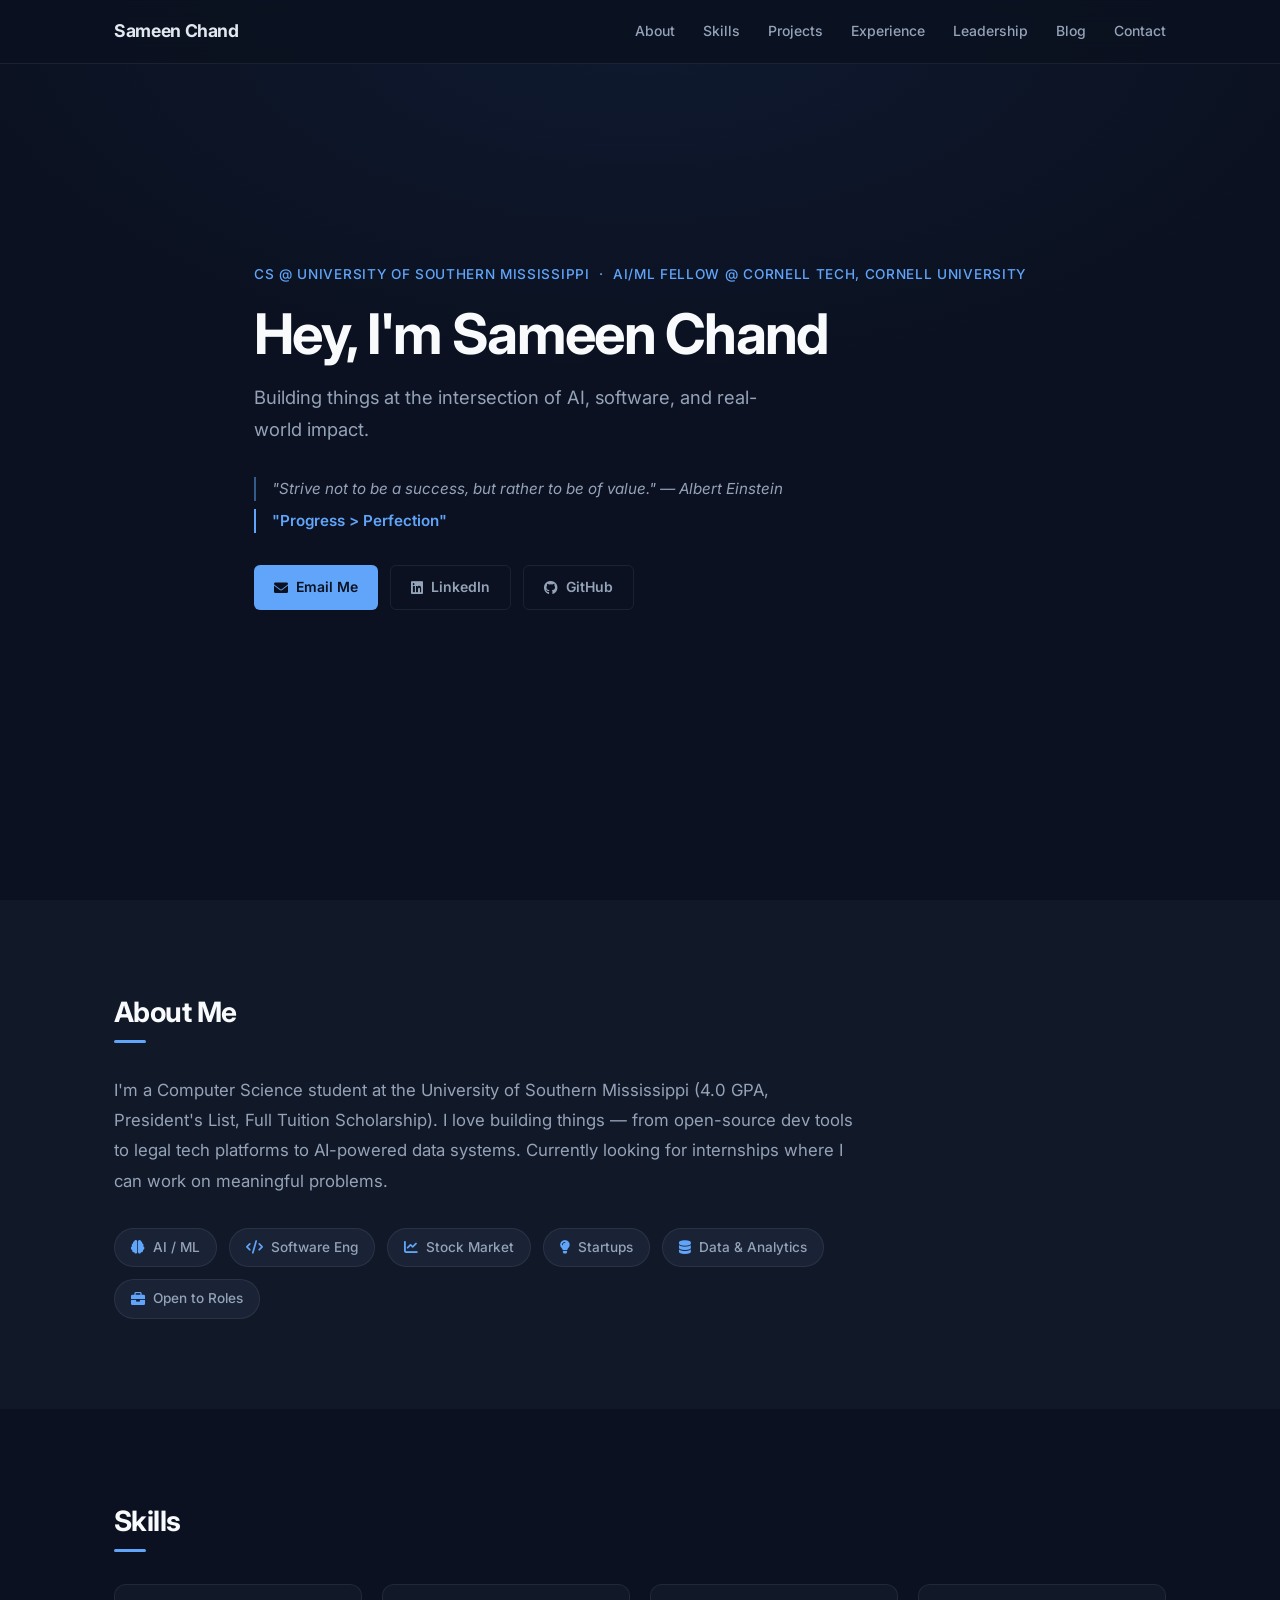
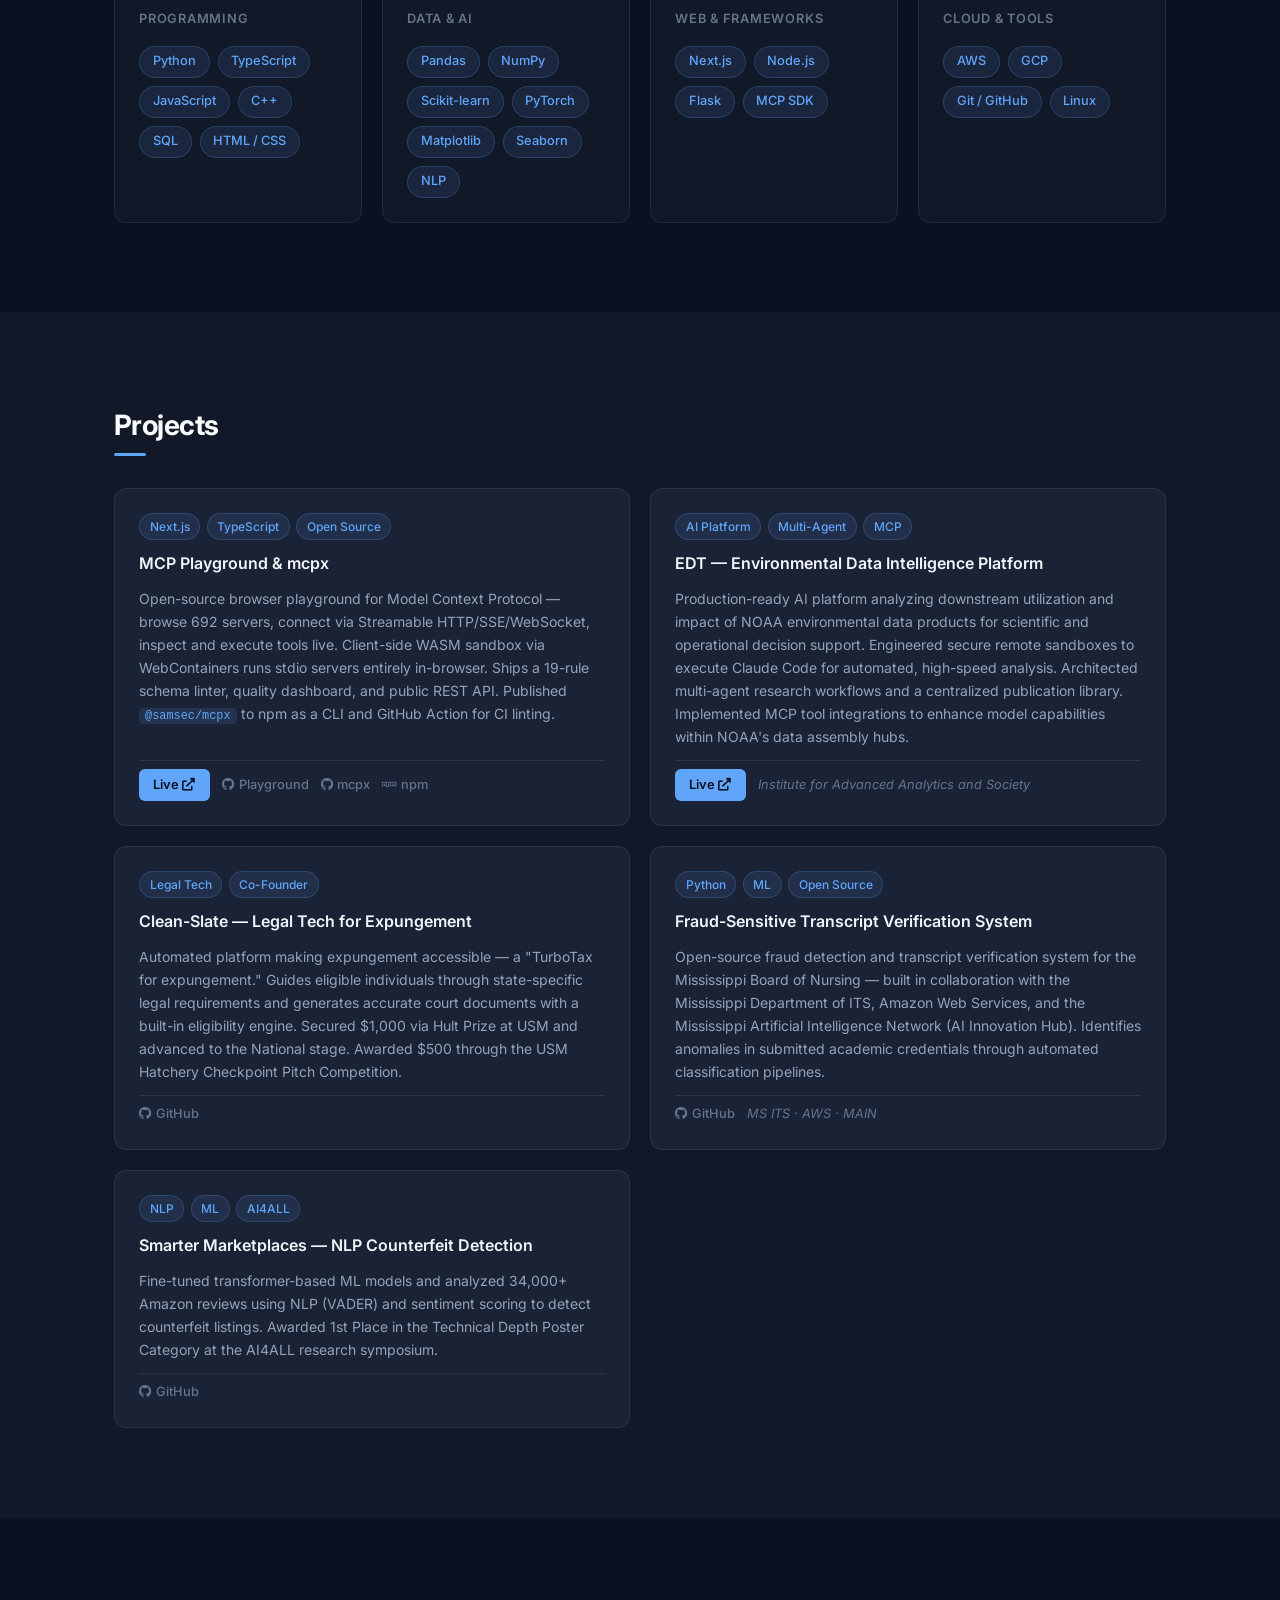
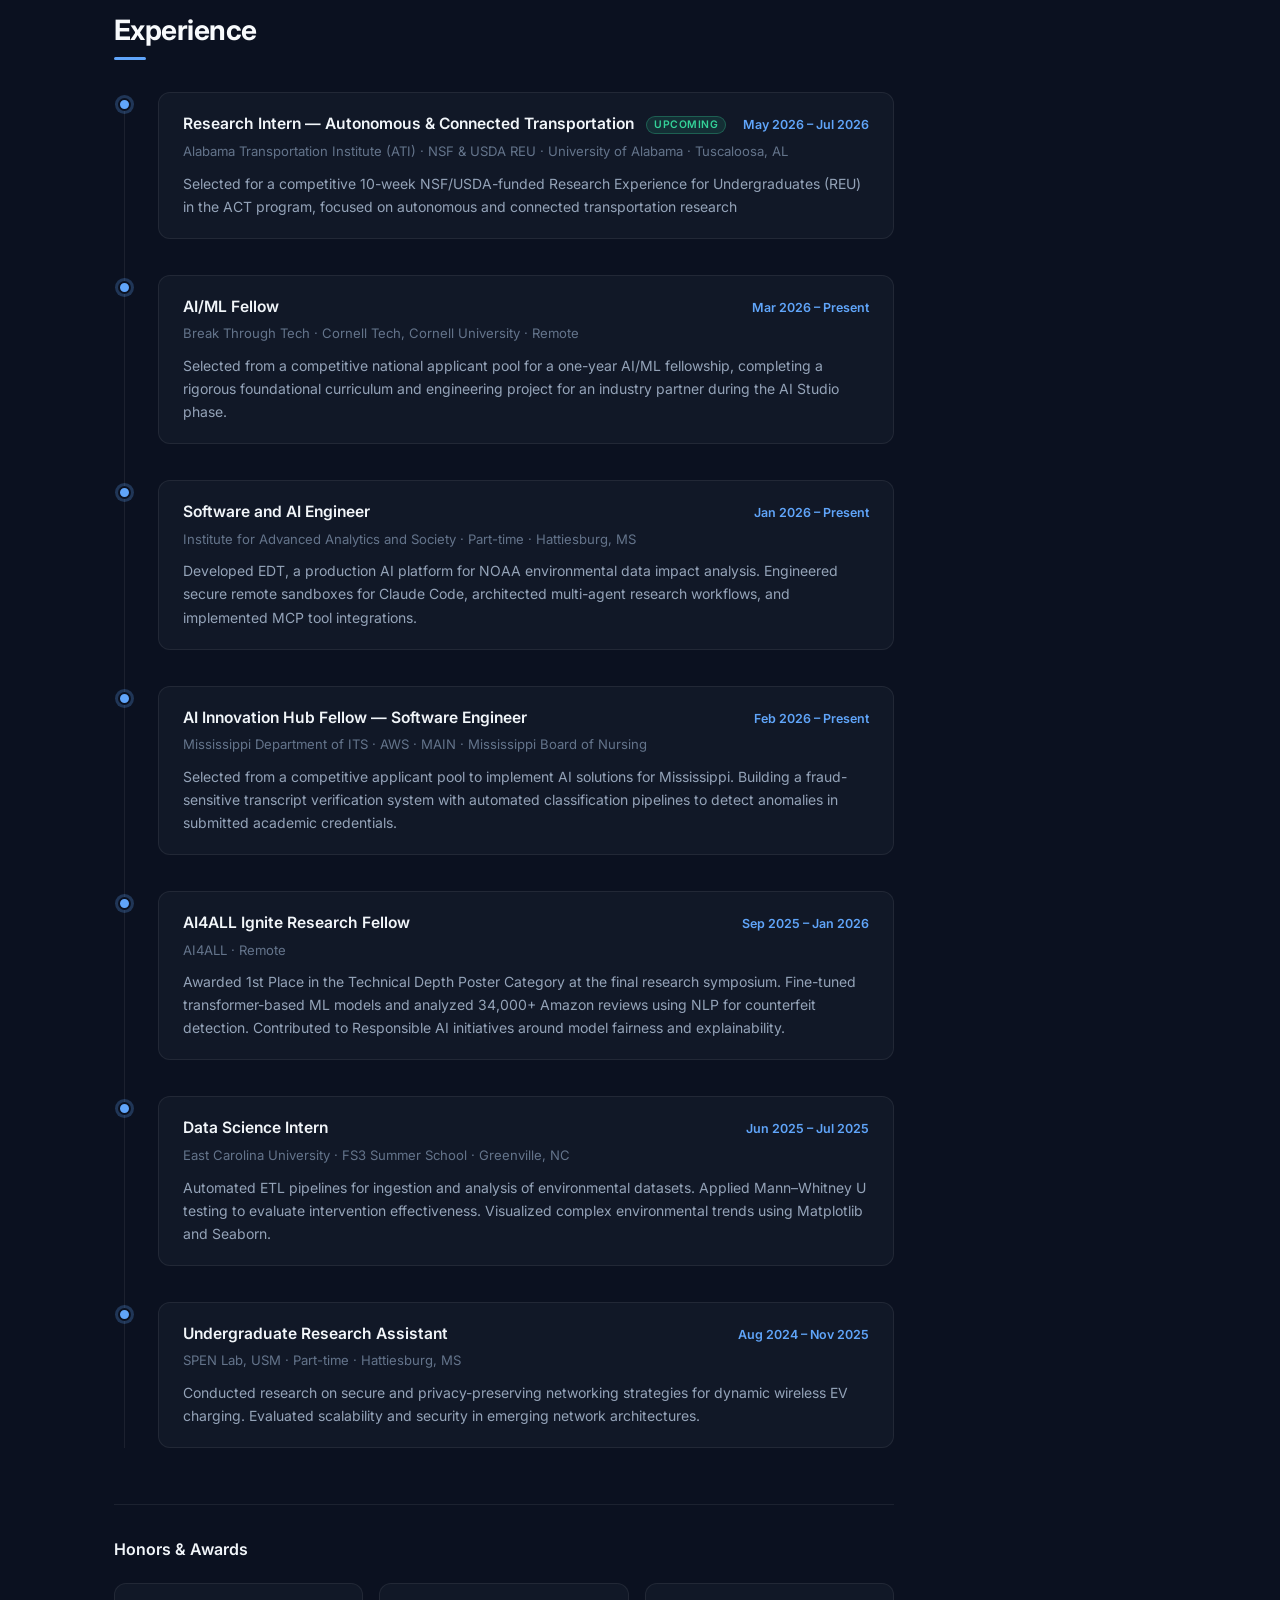
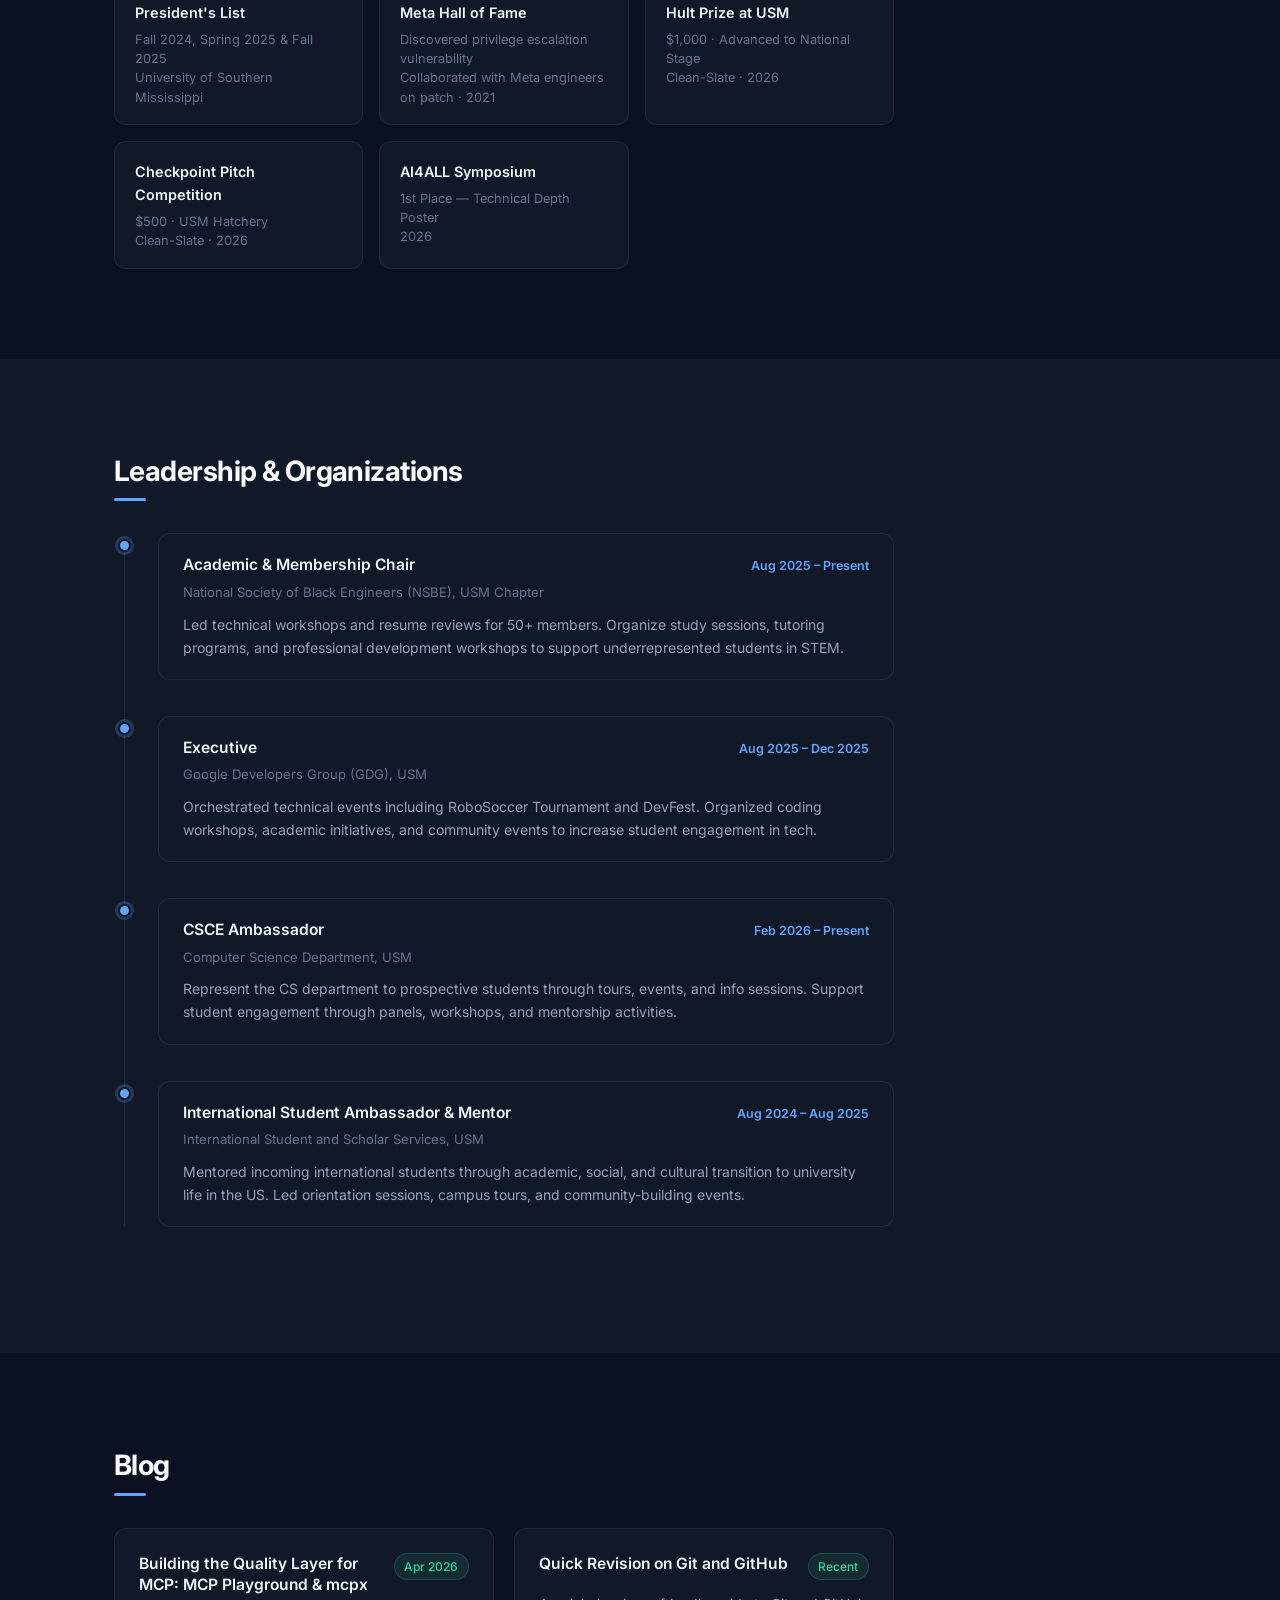
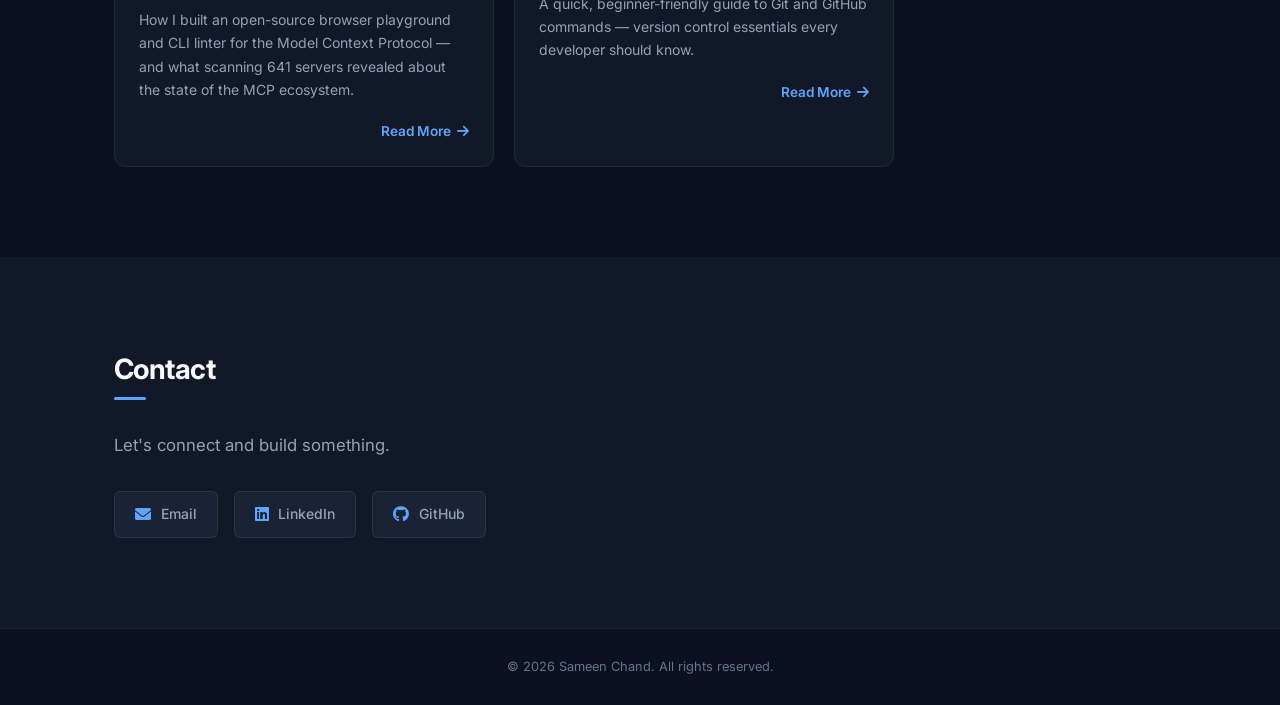
==== commit da6b37ba: "Add MCP Playground & mcpx blog post" ====
--- a/index.html
+++ b/index.html
@@ -415,6 +415,16 @@
             <div class="blog-grid">
                 <div class="blog-card">
                     <div class="blog-header">
+                        <h3>Building the Quality Layer for MCP: MCP Playground &amp; mcpx</h3>
+                        <span class="blog-date">Apr 2026</span>
+                    </div>
+                    <p class="blog-summary">How I built an open-source browser playground and CLI linter for the Model Context Protocol — and what scanning 641 servers revealed about the state of the MCP ecosystem.</p>
+                    <div class="blog-actions">
+                        <a href="blog-mcp-playground.html" class="read-more">Read More <i class="fas fa-arrow-right"></i></a>
+                    </div>
+                </div>
+                <div class="blog-card">
+                    <div class="blog-header">
                         <h3>Quick Revision on Git and GitHub</h3>
                         <span class="blog-date">Recent</span>
                     </div>
